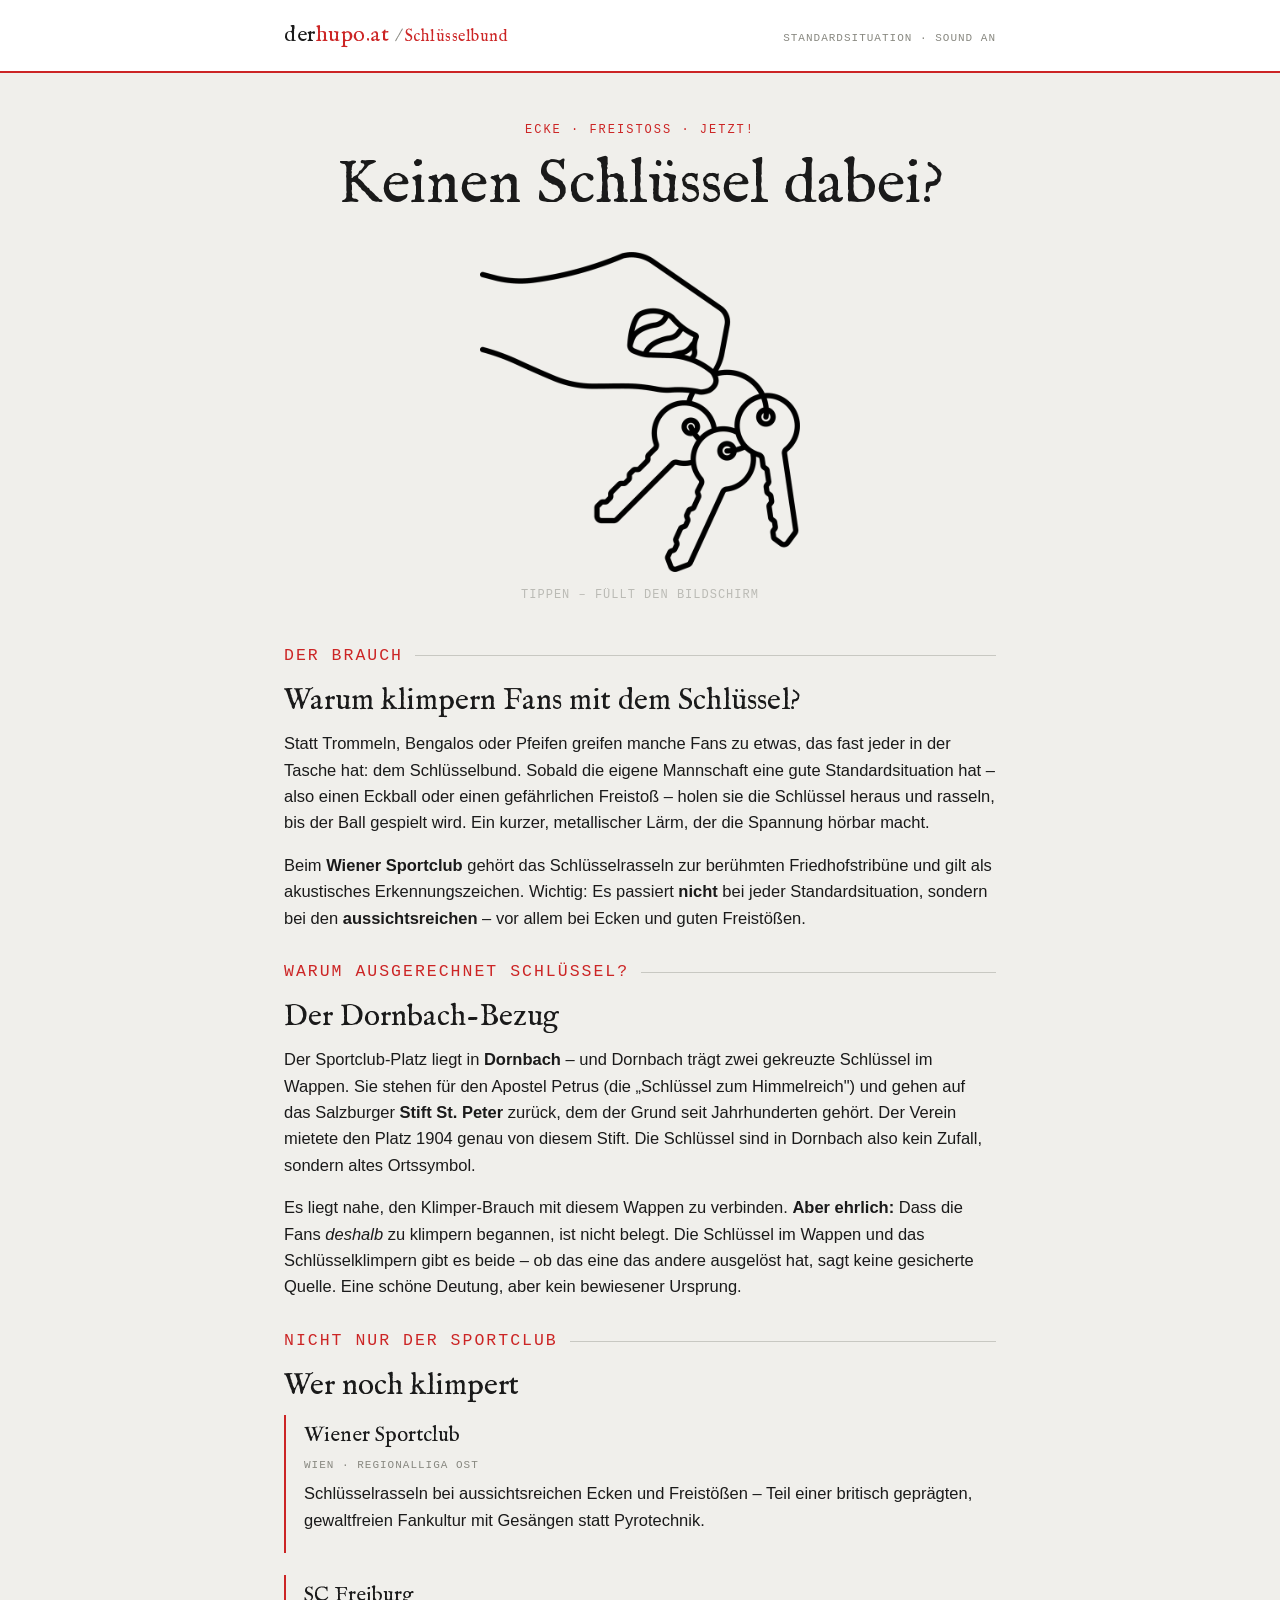
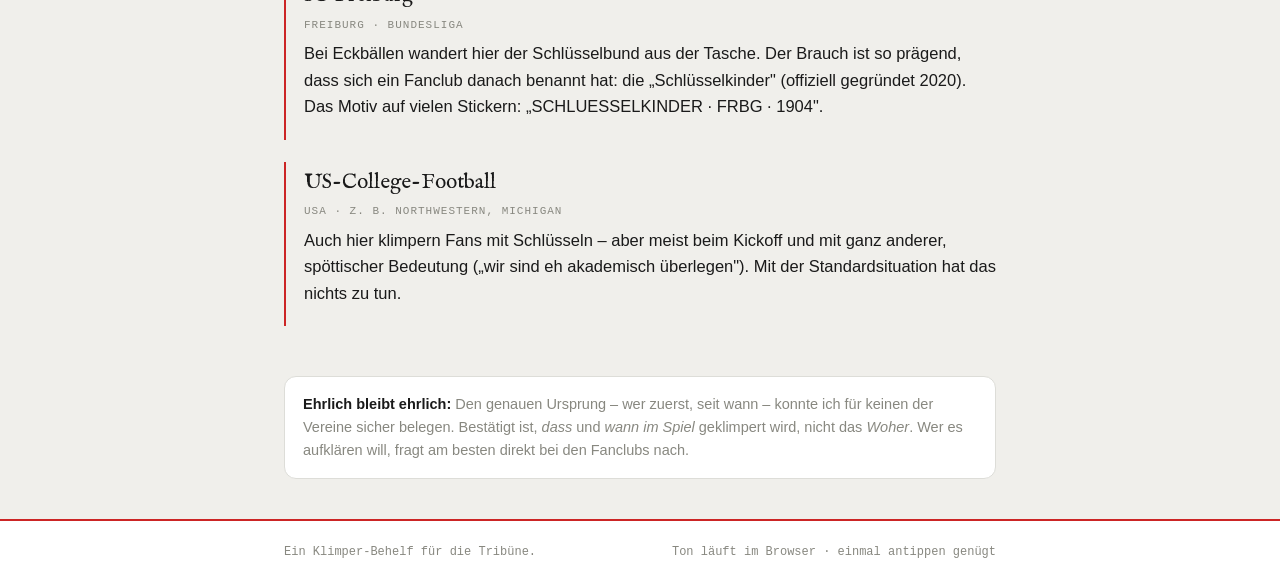
==== schluesselbund/index.html @ d47d028e "feat: Schlüsselbund-Unterseite hinzufügen Neue statische Seite unter /schluesselbund/ mit interaktiv" ====
<!doctype html>
<html lang="de">
<head>
<meta charset="utf-8">
<meta name="viewport" content="width=device-width, initial-scale=1">
<title>Schlüsselbund – wenn du keinen dabei hast</title>
<meta name="description" content="Digitaler Schlüsselbund für die Standardsituation. Hand antippen, das Klimpern füllt den ganzen Bildschirm. Plus: woher der Brauch kommt und der Dornbach-Bezug.">
<style>
  @font-face {
    font-family: 'IM Fell English';
    font-style: normal;
    font-weight: 400;
    font-display: swap;
    src: url('../assets/fonts/im-fell-english-regular.woff2') format('woff2');
  }
  @font-face {
    font-family: 'IM Fell English';
    font-style: italic;
    font-weight: 400;
    font-display: swap;
    src: url('../assets/fonts/im-fell-english-italic.woff2') format('woff2');
  }

  :root{
    --bg:#f0efeb; --surface:#ffffff; --border:#ddddd8; --border-mid:#c8c8c2;
    --text:#1a1a1a; --text-muted:#888880; --text-faint:#bbbbb5;
    --red:#cc2525; --ink:#111111;
    --display:'IM Fell English', Georgia, serif;
    --body:-apple-system, BlinkMacSystemFont, 'Segoe UI', Roboto, Helvetica, Arial, sans-serif;
    --mono:ui-monospace, 'SF Mono', Menlo, Consolas, monospace;
  }
  *{box-sizing:border-box}
  html{-webkit-text-size-adjust:100%}
  body{margin:0;background:var(--bg);color:var(--text);font-family:var(--body);line-height:1.6;-webkit-font-smoothing:antialiased}
  .wrap{max-width:760px;margin:0 auto;padding:0 24px}

  header{border-bottom:2px solid var(--red);background:var(--surface)}
  .head-inner{max-width:760px;margin:0 auto;padding:18px 24px;display:flex;align-items:baseline;justify-content:space-between;gap:12px}
  .brand{font-family:var(--display);font-size:22px;letter-spacing:.5px}
  .brand b{color:var(--red);font-weight:400}
  .head-meta{font-family:var(--mono);font-size:11px;color:var(--text-muted);text-transform:uppercase;letter-spacing:1px}

  .hero{padding:48px 0 30px;text-align:center}
  .eyebrow{font-family:var(--mono);font-size:12px;letter-spacing:2px;text-transform:uppercase;color:var(--red);margin:0 0 14px}
  h1{font-family:var(--display);font-weight:400;font-size:clamp(38px,8vw,62px);line-height:1.02;margin:0}

  /* Kleine Hand = Auslöser */
  .stage{
    margin:34px auto 6px;width:320px;max-width:82vw;position:relative;cursor:pointer;
    user-select:none;-webkit-user-select:none;border:none;background:none;padding:0;display:block;
    -webkit-tap-highlight-color:transparent;line-height:0;
  }
  .stage:focus-visible{outline:3px solid var(--red);outline-offset:10px;border-radius:14px}
  .stage img{width:100%;height:auto;display:block;transition:transform .15s}
  .stage:hover img{transform:translateY(-3px)}
  .tap-hint{font-family:var(--mono);font-size:12px;letter-spacing:1px;text-transform:uppercase;color:var(--text-faint);text-align:center;margin:14px 0 0}
  .stage:hover ~ .tap-hint{color:var(--text-muted)}

  /* Vollbild-Overlay */
  .overlay{
    position:fixed;inset:0;z-index:50;background:var(--bg);
    display:flex;flex-direction:column;align-items:center;justify-content:center;gap:24px;
    opacity:0;visibility:hidden;transition:opacity .25s ease;cursor:pointer;
  }
  .overlay.open{opacity:1;visibility:visible}
  .overlay img{width:min(82vw,78vh);height:auto;transform-origin:50% 28%}
  .overlay.open img{animation:shake .16s ease-in-out infinite}
  .overlay .big-hint{font-family:var(--mono);font-size:13px;letter-spacing:1.5px;text-transform:uppercase;color:var(--red)}
  .overlay .closex{position:absolute;top:20px;right:24px;font-family:var(--mono);font-size:13px;letter-spacing:1px;text-transform:uppercase;color:var(--text-muted);border:1px solid var(--border-mid);border-radius:999px;padding:8px 14px;background:var(--surface)}

  @keyframes shake{
    0%{transform:rotate(0)} 20%{transform:rotate(-2.6deg)} 40%{transform:rotate(1.9deg)}
    60%{transform:rotate(-1.5deg)} 80%{transform:rotate(2.6deg)} 100%{transform:rotate(0)}
  }

  .audio-missing{display:none;max-width:520px;margin:18px auto 0;background:#fff;border:1px solid var(--border);border-radius:10px;padding:12px 14px;font-size:13px;color:var(--text-muted)}
  .audio-missing code{font-family:var(--mono);font-size:12px;color:var(--text);background:var(--bg);padding:1px 5px;border-radius:4px}

  section.read{padding:8px 0 4px}
  .kicker{font-family:var(--mono);font-size:12px;letter-spacing:2px;text-transform:uppercase;color:var(--red);margin:34px 0 10px;display:flex;align-items:center;gap:12px}
  .kicker::after{content:"";flex:1;height:1px;background:var(--border-mid)}
  section.read h2{font-family:var(--display);font-weight:400;font-size:30px;line-height:1.1;margin:0 0 12px}
  section.read p{margin:0 0 16px;font-size:16.5px}

  .club{border-left:2px solid var(--red);padding:4px 0 4px 18px;margin:0 0 22px}
  .club h3{font-family:var(--display);font-weight:400;font-size:21px;margin:0 0 4px}
  .club .where{font-family:var(--mono);font-size:11px;letter-spacing:1px;text-transform:uppercase;color:var(--text-muted);margin:0 0 6px}
  .club p{font-size:15.5px;margin:0}

  .note{background:var(--surface);border:1px solid var(--border);border-radius:12px;padding:16px 18px;font-size:14.5px;color:var(--text-muted);margin:24px 0}
  .note b{color:var(--text)}

  footer{border-top:2px solid var(--red);background:var(--surface);margin-top:40px;padding:22px 0}
  .foot-inner{max-width:760px;margin:0 auto;padding:0 24px;font-family:var(--mono);font-size:12px;color:var(--text-muted);display:flex;justify-content:space-between;gap:12px;flex-wrap:wrap}

  @media (max-width:520px){ .head-meta{display:none} }
  @media (prefers-reduced-motion: reduce){ .overlay.open img{animation:none} }
</style>
</head>
<body>

<header>
  <div class="head-inner">
    <div class="brand"><a href="/" style="text-decoration:none;color:inherit">der<b>hupo</b><span style="color:var(--red)">.at</span></a> <span style="font-size:16px;color:var(--text-muted);font-weight:400"> / <b>Schlüsselbund</b></span></div>
    <div class="head-meta">Standardsituation · Sound an</div>
  </div>
</header>

<main class="wrap">

  <div class="hero">
    <p class="eyebrow">Ecke · Freistoß · jetzt!</p>
    <h1>Keinen Schlüssel dabei?</h1>

    <button class="stage" id="stage" aria-label="Schlüsselbund im Vollbild klimpern lassen">
      <img id="handimg" src="hand_outline.png" alt="Hand mit Schlüsselbund" draggable="false">
    </button>
    <p class="tap-hint" id="hint">Tippen – füllt den Bildschirm</p>

    <div class="audio-missing" id="missing">
      Klang-Datei nicht gefunden. Lege <code>klimpern.mp3</code> in denselben Ordner wie diese Seite.
    </div>
  </div>

  <section class="read">
    <p class="kicker">Der Brauch</p>
    <h2>Warum klimpern Fans mit dem Schlüssel?</h2>
    <p>Statt Trommeln, Bengalos oder Pfeifen greifen manche Fans zu etwas, das fast jeder in der Tasche hat: dem Schlüsselbund. Sobald die eigene Mannschaft eine gute Standardsituation hat – also einen Eckball oder einen gefährlichen Freistoß – holen sie die Schlüssel heraus und rasseln, bis der Ball gespielt wird. Ein kurzer, metallischer Lärm, der die Spannung hörbar macht.</p>
    <p>Beim <b>Wiener Sportclub</b> gehört das Schlüsselrasseln zur berühmten Friedhofstribüne und gilt als akustisches Erkennungszeichen. Wichtig: Es passiert <b>nicht</b> bei jeder Standardsituation, sondern bei den <b>aussichtsreichen</b> – vor allem bei Ecken und guten Freistößen.</p>
  </section>

  <section class="read">
    <p class="kicker">Warum ausgerechnet Schlüssel?</p>
    <h2>Der Dornbach-Bezug</h2>
    <p>Der Sportclub-Platz liegt in <b>Dornbach</b> – und Dornbach trägt zwei gekreuzte Schlüssel im Wappen. Sie stehen für den Apostel Petrus (die „Schlüssel zum Himmelreich") und gehen auf das Salzburger <b>Stift St. Peter</b> zurück, dem der Grund seit Jahrhunderten gehört. Der Verein mietete den Platz 1904 genau von diesem Stift. Die Schlüssel sind in Dornbach also kein Zufall, sondern altes Ortssymbol.</p>
    <p>Es liegt nahe, den Klimper-Brauch mit diesem Wappen zu verbinden. <b>Aber ehrlich:</b> Dass die Fans <i>deshalb</i> zu klimpern begannen, ist nicht belegt. Die Schlüssel im Wappen und das Schlüsselklimpern gibt es beide – ob das eine das andere ausgelöst hat, sagt keine gesicherte Quelle. Eine schöne Deutung, aber kein bewiesener Ursprung.</p>
  </section>

  <section class="read">
    <p class="kicker">Nicht nur der Sportclub</p>
    <h2>Wer noch klimpert</h2>
    <div class="club">
      <h3>Wiener Sportclub</h3>
      <p class="where">Wien · Regionalliga Ost</p>
      <p>Schlüsselrasseln bei aussichtsreichen Ecken und Freistößen – Teil einer britisch geprägten, gewaltfreien Fankultur mit Gesängen statt Pyrotechnik.</p>
    </div>
    <div class="club">
      <h3>SC Freiburg</h3>
      <p class="where">Freiburg · Bundesliga</p>
      <p>Bei Eckbällen wandert hier der Schlüsselbund aus der Tasche. Der Brauch ist so prägend, dass sich ein Fanclub danach benannt hat: die „Schlüsselkinder" (offiziell gegründet 2020). Das Motiv auf vielen Stickern: „SCHLUESSELKINDER · FRBG · 1904".</p>
    </div>
    <div class="club">
      <h3>US-College-Football</h3>
      <p class="where">USA · z. B. Northwestern, Michigan</p>
      <p>Auch hier klimpern Fans mit Schlüsseln – aber meist beim Kickoff und mit ganz anderer, spöttischer Bedeutung („wir sind eh akademisch überlegen"). Mit der Standardsituation hat das nichts zu tun.</p>
    </div>
  </section>

  <div class="note">
    <b>Ehrlich bleibt ehrlich:</b> Den genauen Ursprung – wer zuerst, seit wann – konnte ich für keinen der Vereine sicher belegen. Bestätigt ist, <i>dass</i> und <i>wann im Spiel</i> geklimpert wird, nicht das <i>Woher</i>. Wer es aufklären will, fragt am besten direkt bei den Fanclubs nach.
  </div>

</main>

<footer>
  <div class="foot-inner">
    <span>Ein Klimper-Behelf für die Tribüne.</span>
    <span>Ton läuft im Browser · einmal antippen genügt</span>
  </div>
</footer>

<!-- Vollbild-Overlay -->
<div class="overlay" id="overlay" role="dialog" aria-label="Schlüsselbund klimpert">
  <span class="closex">✕ Tippen zum Stoppen</span>
  <img src="hand_outline.png" alt="Großer Schlüsselbund, der klimpert" draggable="false">
  <span class="big-hint">…klingelt… irgendwo tippen zum Stoppen</span>
</div>

<audio id="snd" src="klimpern.mp3" loop preload="auto"></audio>

<script>
(function(){
  "use strict";
  var stage=document.getElementById("stage");
  var overlay=document.getElementById("overlay");
  var snd=document.getElementById("snd");
  var missing=document.getElementById("missing");
  var open=false;

  snd.addEventListener("error",function(){ missing.style.display="block"; });

  function start(){
    var p=snd.play();
    if(p&&p.catch){ p.catch(function(){ missing.style.display="block"; }); }
    open=true; overlay.classList.add("open");
  }
  function stop(){
    snd.pause(); snd.currentTime=0;
    open=false; overlay.classList.remove("open");
  }

  stage.addEventListener("click",start);
  stage.addEventListener("keydown",function(e){ if(e.code==="Space"||e.code==="Enter"){e.preventDefault();start();} });
  overlay.addEventListener("click",stop);
  document.addEventListener("keydown",function(e){ if(open&&e.code==="Escape"){ stop(); } });
})();
</script>
</body>
</html>
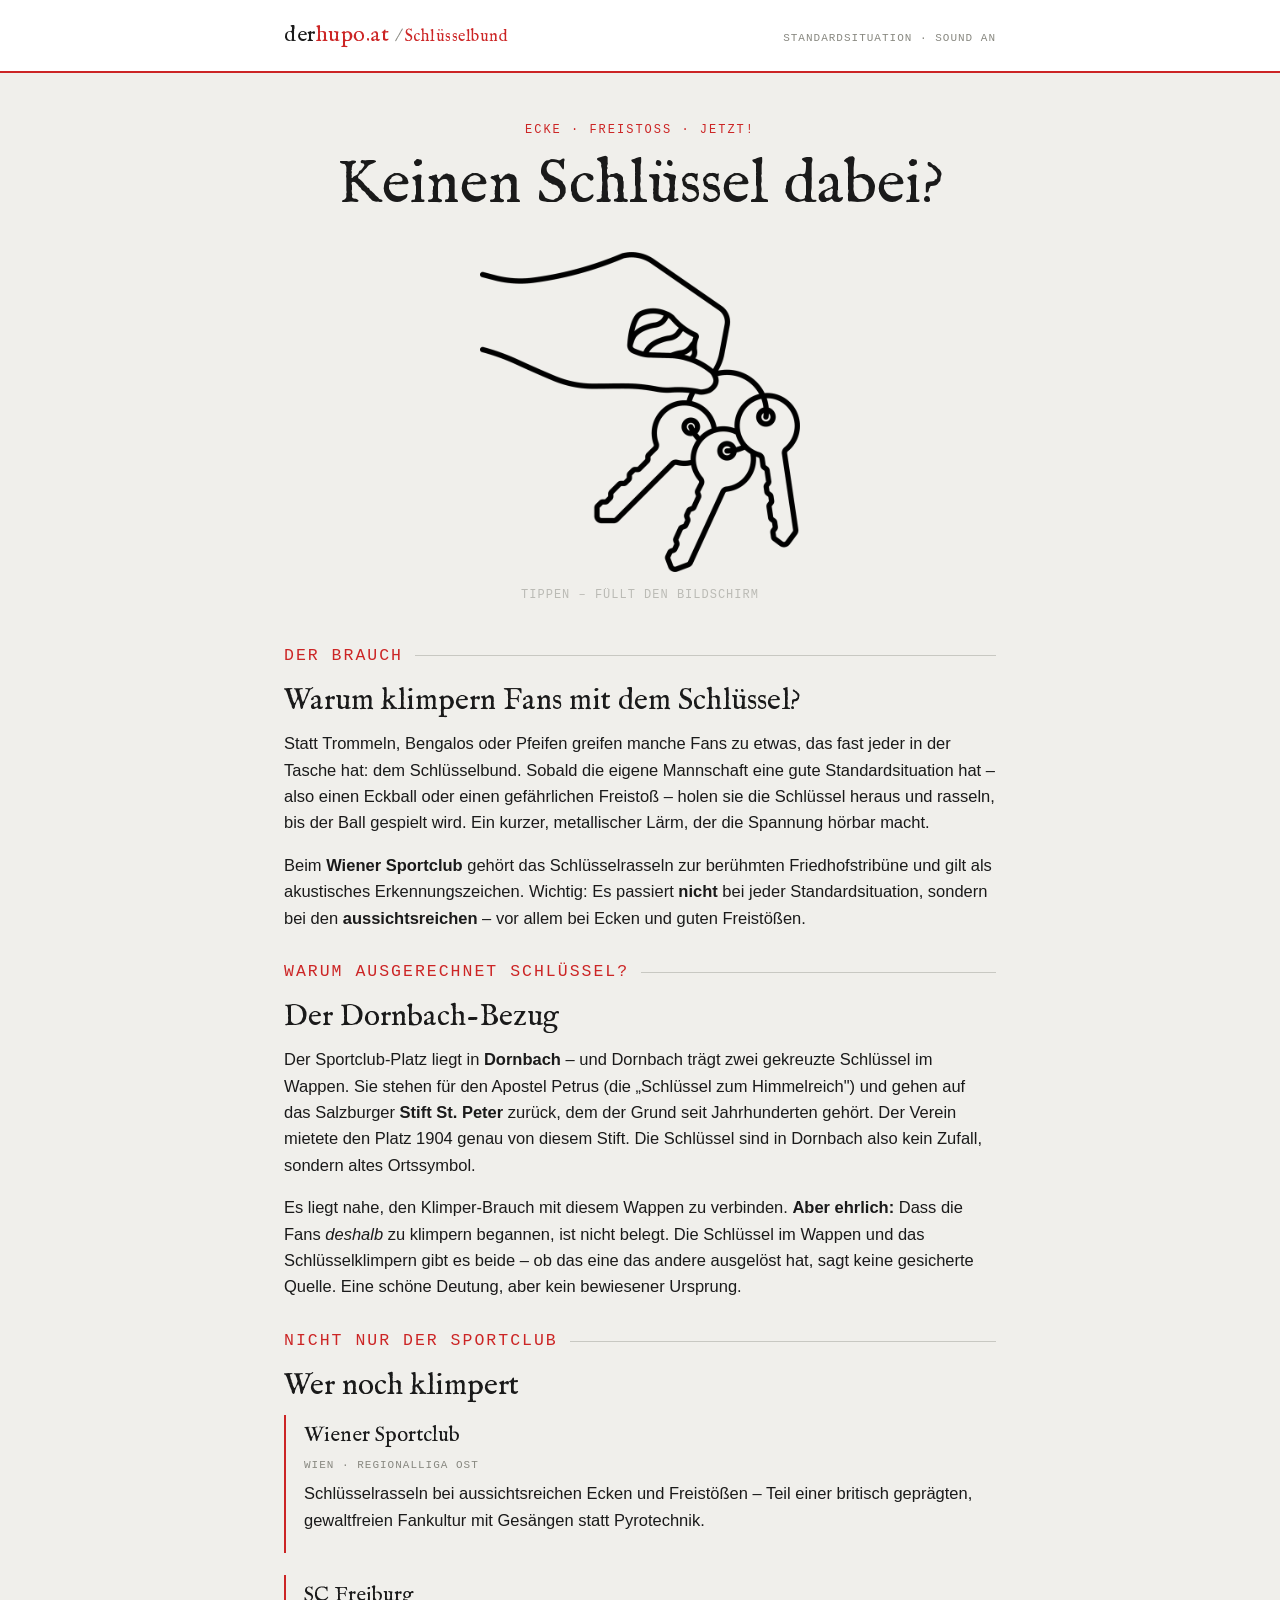
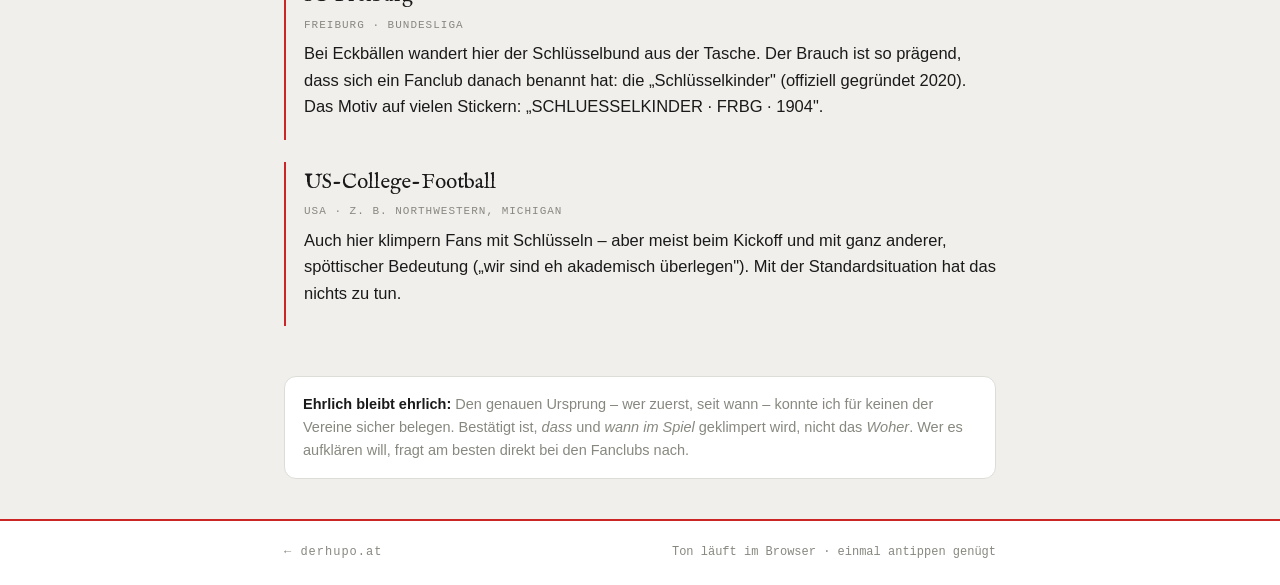
==== commit 8d6e2a1a: "feat: Zurück-Link zur Startseite im Footer der Schlüsselbund-Seite Co-Authored-By: Claude Sonnet 4.6" ====
--- a/schluesselbund/index.html
+++ b/schluesselbund/index.html
@@ -164,7 +164,7 @@
 
 <footer>
   <div class="foot-inner">
-    <span>Ein Klimper-Behelf für die Tribüne.</span>
+    <a href="/" style="font-family:var(--mono);font-size:12px;color:var(--text-muted);text-decoration:none;letter-spacing:1px">← derhupo.at</a>
     <span>Ton läuft im Browser · einmal antippen genügt</span>
   </div>
 </footer>
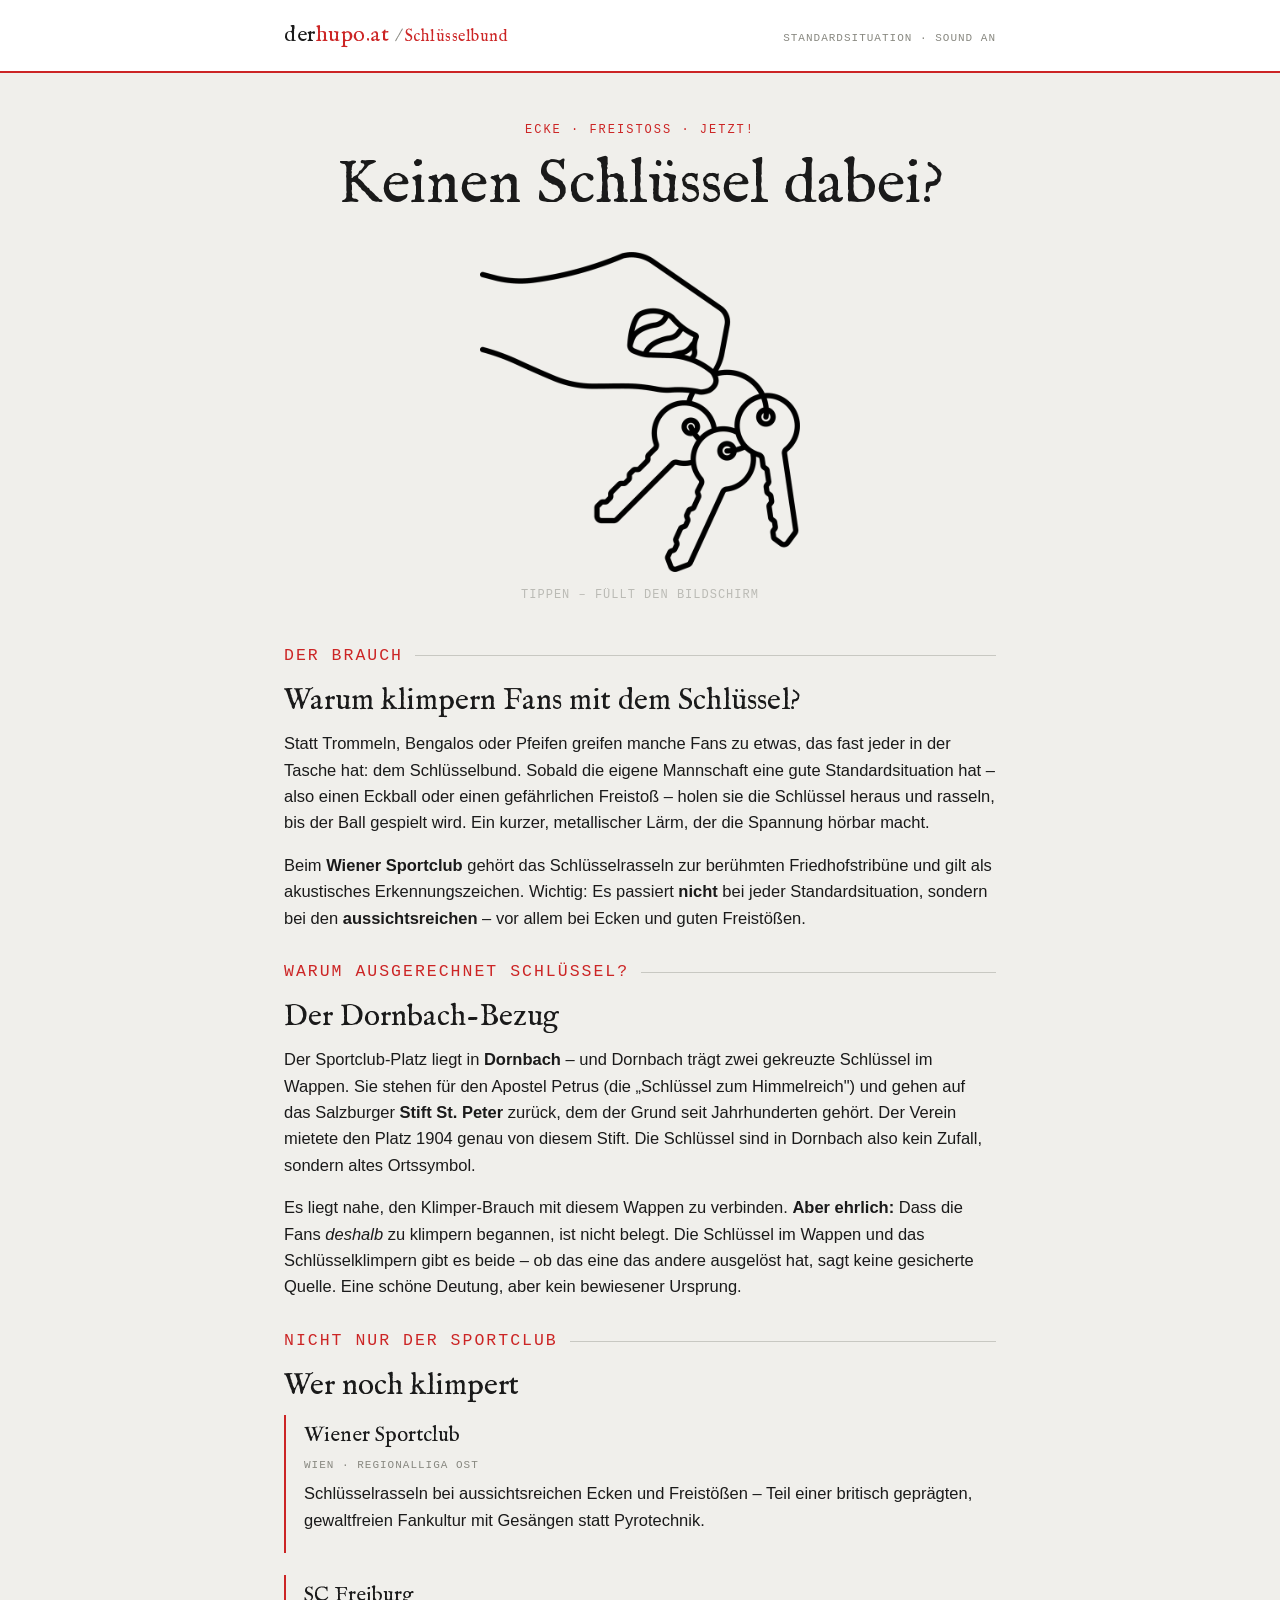
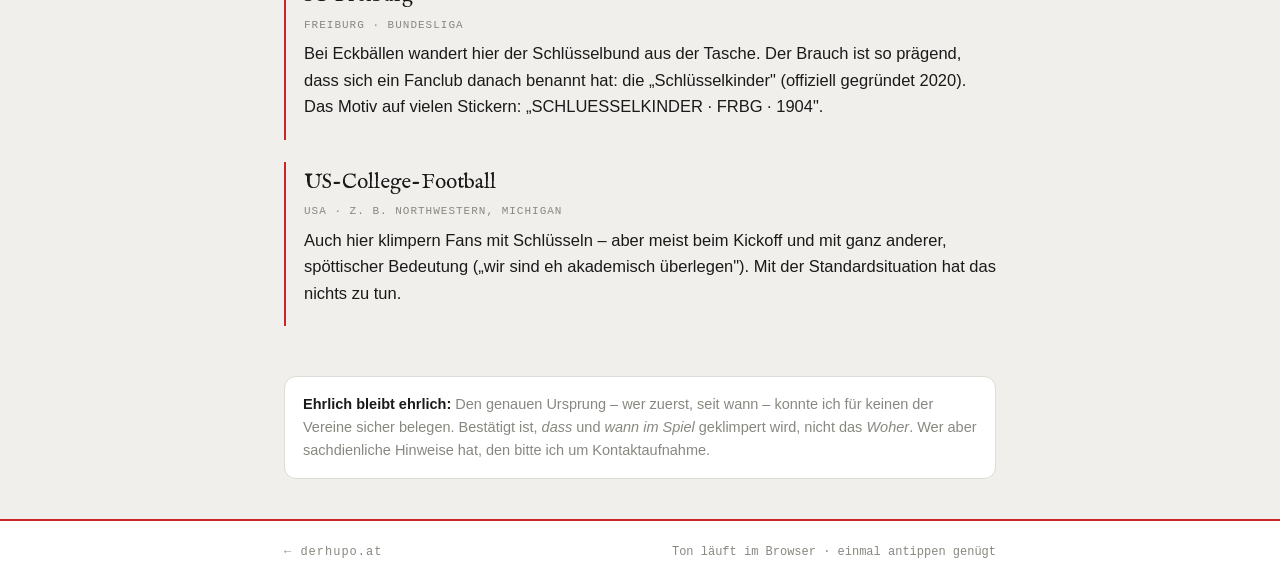
==== commit 0931b793: "content: letzten Satz der Ehrlich-Box in Schlüsselbund anpassen Co-Authored-By: Claude Sonnet 4.6 <n" ====
--- a/schluesselbund/index.html
+++ b/schluesselbund/index.html
@@ -157,7 +157,7 @@
   </section>
 
   <div class="note">
-    <b>Ehrlich bleibt ehrlich:</b> Den genauen Ursprung – wer zuerst, seit wann – konnte ich für keinen der Vereine sicher belegen. Bestätigt ist, <i>dass</i> und <i>wann im Spiel</i> geklimpert wird, nicht das <i>Woher</i>. Wer es aufklären will, fragt am besten direkt bei den Fanclubs nach.
+    <b>Ehrlich bleibt ehrlich:</b> Den genauen Ursprung – wer zuerst, seit wann – konnte ich für keinen der Vereine sicher belegen. Bestätigt ist, <i>dass</i> und <i>wann im Spiel</i> geklimpert wird, nicht das <i>Woher</i>. Wer aber sachdienliche Hinweise hat, den bitte ich um Kontaktaufnahme.
   </div>
 
 </main>
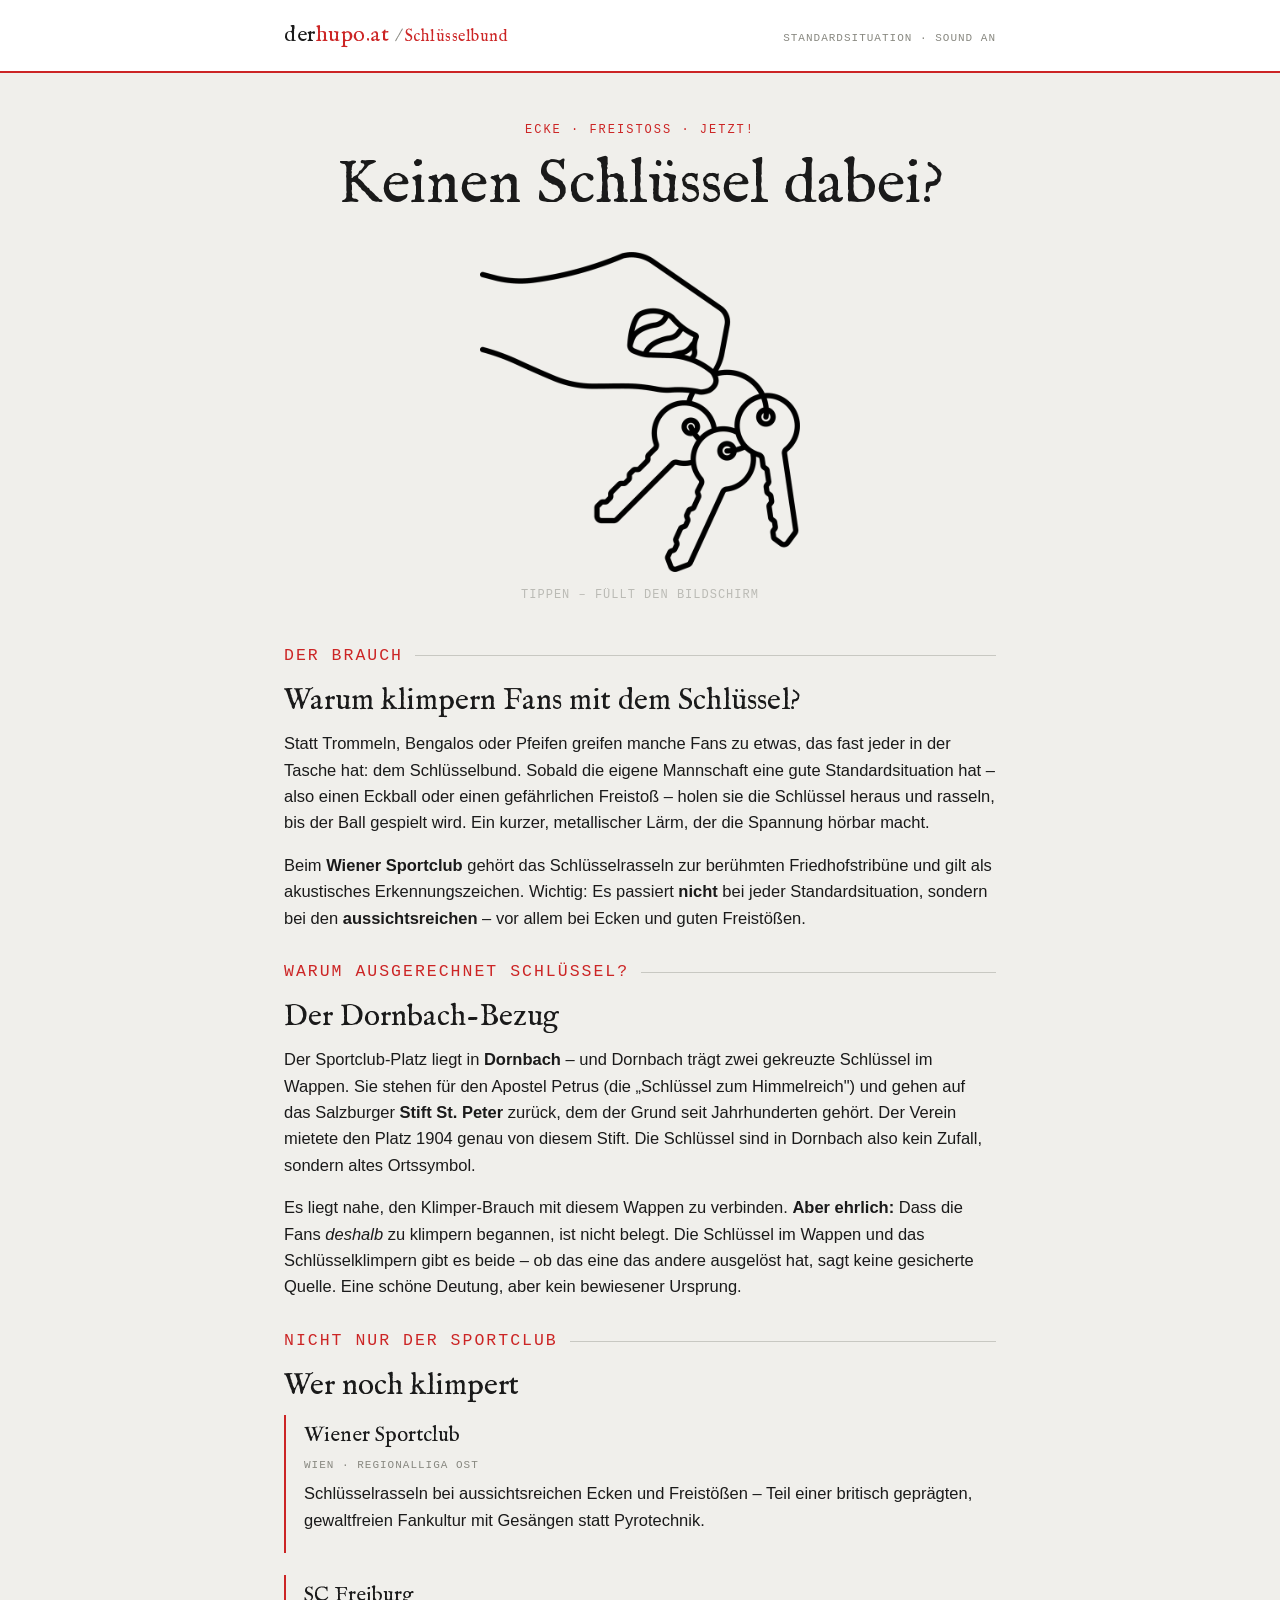
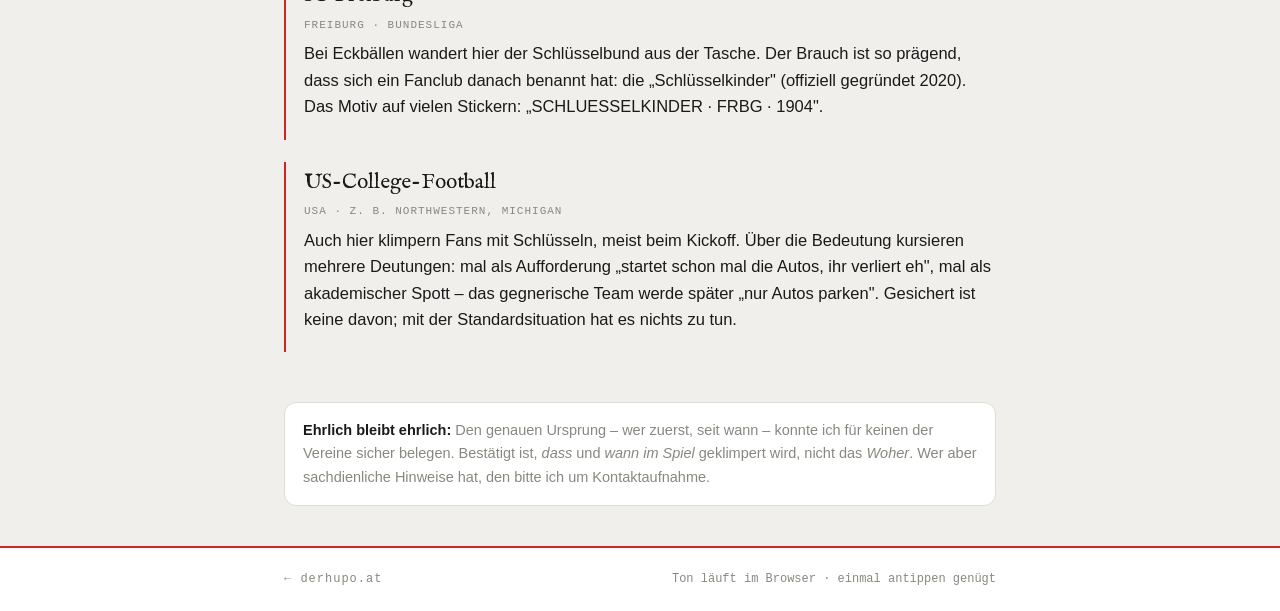
==== commit a2301000: "content: US-College-Football-Absatz in Schlüsselbund erweitern Co-Authored-By: Claude Sonnet 4.6 <no" ====
--- a/schluesselbund/index.html
+++ b/schluesselbund/index.html
@@ -152,7 +152,7 @@
     <div class="club">
       <h3>US-College-Football</h3>
       <p class="where">USA · z. B. Northwestern, Michigan</p>
-      <p>Auch hier klimpern Fans mit Schlüsseln – aber meist beim Kickoff und mit ganz anderer, spöttischer Bedeutung („wir sind eh akademisch überlegen"). Mit der Standardsituation hat das nichts zu tun.</p>
+      <p>Auch hier klimpern Fans mit Schlüsseln, meist beim Kickoff. Über die Bedeutung kursieren mehrere Deutungen: mal als Aufforderung „startet schon mal die Autos, ihr verliert eh", mal als akademischer Spott – das gegnerische Team werde später „nur Autos parken". Gesichert ist keine davon; mit der Standardsituation hat es nichts zu tun.</p>
     </div>
   </section>
 
